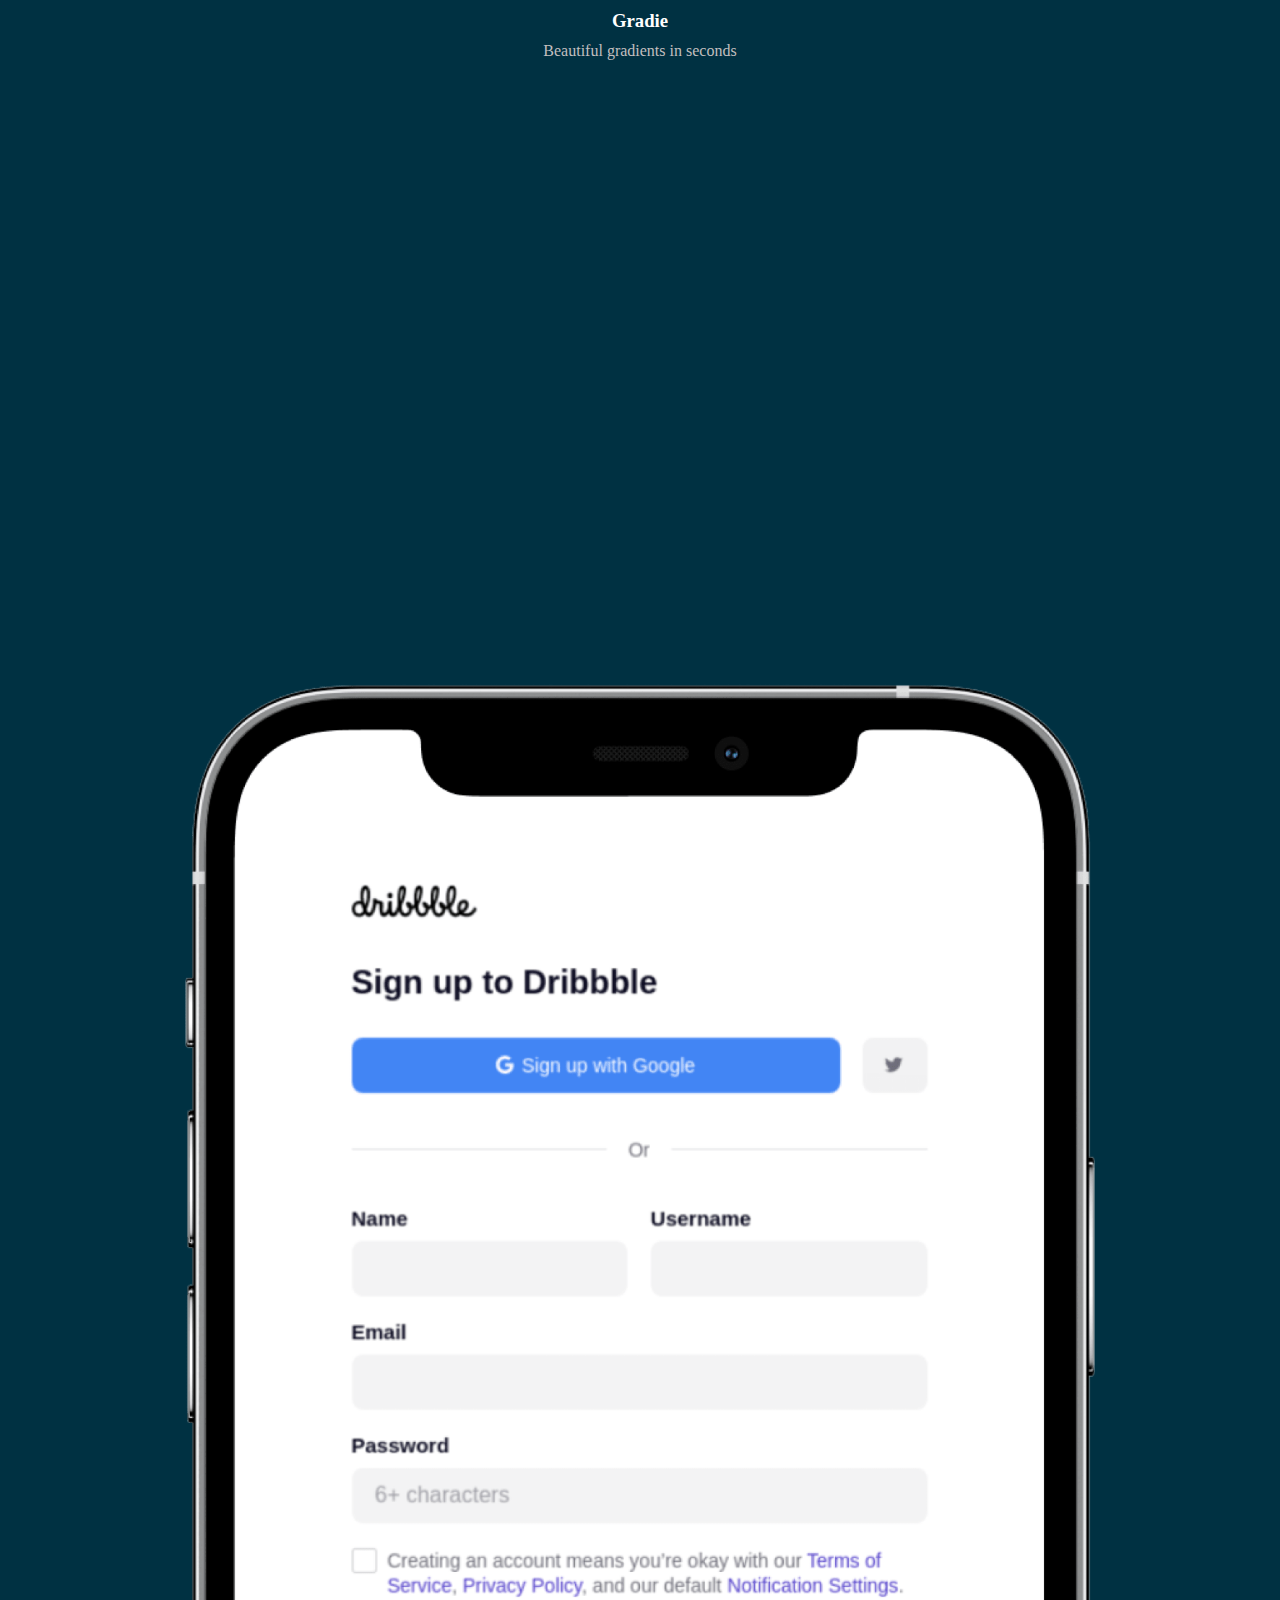
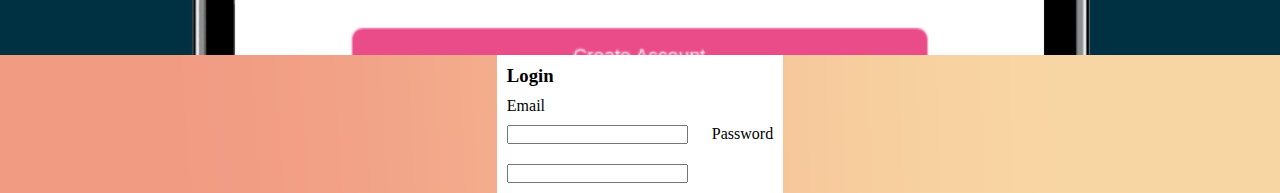
==== page/index.html @ 05048636 "First attempt" ====
<!DOCTYPE html>
<html lang="en">
  <head>
    <meta charset="UTF-8">
    <meta http-equiv="X-UA-Compatible" content="IE=edge">
    <meta name="viewport" content="width=device-width, initial-scale=1.0">

    <link rel="stylesheet" href="./style.css">
    
    <title>Sing up</title>
  </head>
  <body>
    <div class="container">
      <div class="first">
        <h3 class="gradie-title">Gradie</h3>
        <p class="legend">Beautiful gradients in seconds</p>
        <img src="./Assets/iPhone Mockup.png" alt="iPhone" class="iphone" media="print"/>
      </div>
      <div class="second">
        <h3 class="login-title">Login</h3>
        <label>Email</label>
        <br/>
        <input type="email" />
        <label>Password</label>
        <br/>
        <input type="password" />
      </div>
    </div>
  </body>
</html>
---- page/style.css ----
* {
  padding: 0;
  margin: 0;
  box-sizing: border-box;
}

body {
  background: url('./Assets/Background.png');
  background-position: center;
  background-size: cover;
}

.container{
  display: flex;
  flex-direction: column;
  justify-content: center;
  align-items: center;
}

.first{
  background-color: #003142;
}

.second{
  background-color: #FFF;
}

.gradie-title{
  color: #FFF;
  text-align: center;
  margin: 10px;
}

.login-title{
  text-align: start;
  margin: 10px;
}

.legend{
  color: rgb(194, 191, 191);
  text-align: center;
}

.gradie img{
  width: 250px;
  margin: auto auto 0 auto;
}

input{
  margin: 10px;
  align-self: center;
}

img{
  max-width: 100%;
  display: block;
}

label{
  margin: 10px;
}
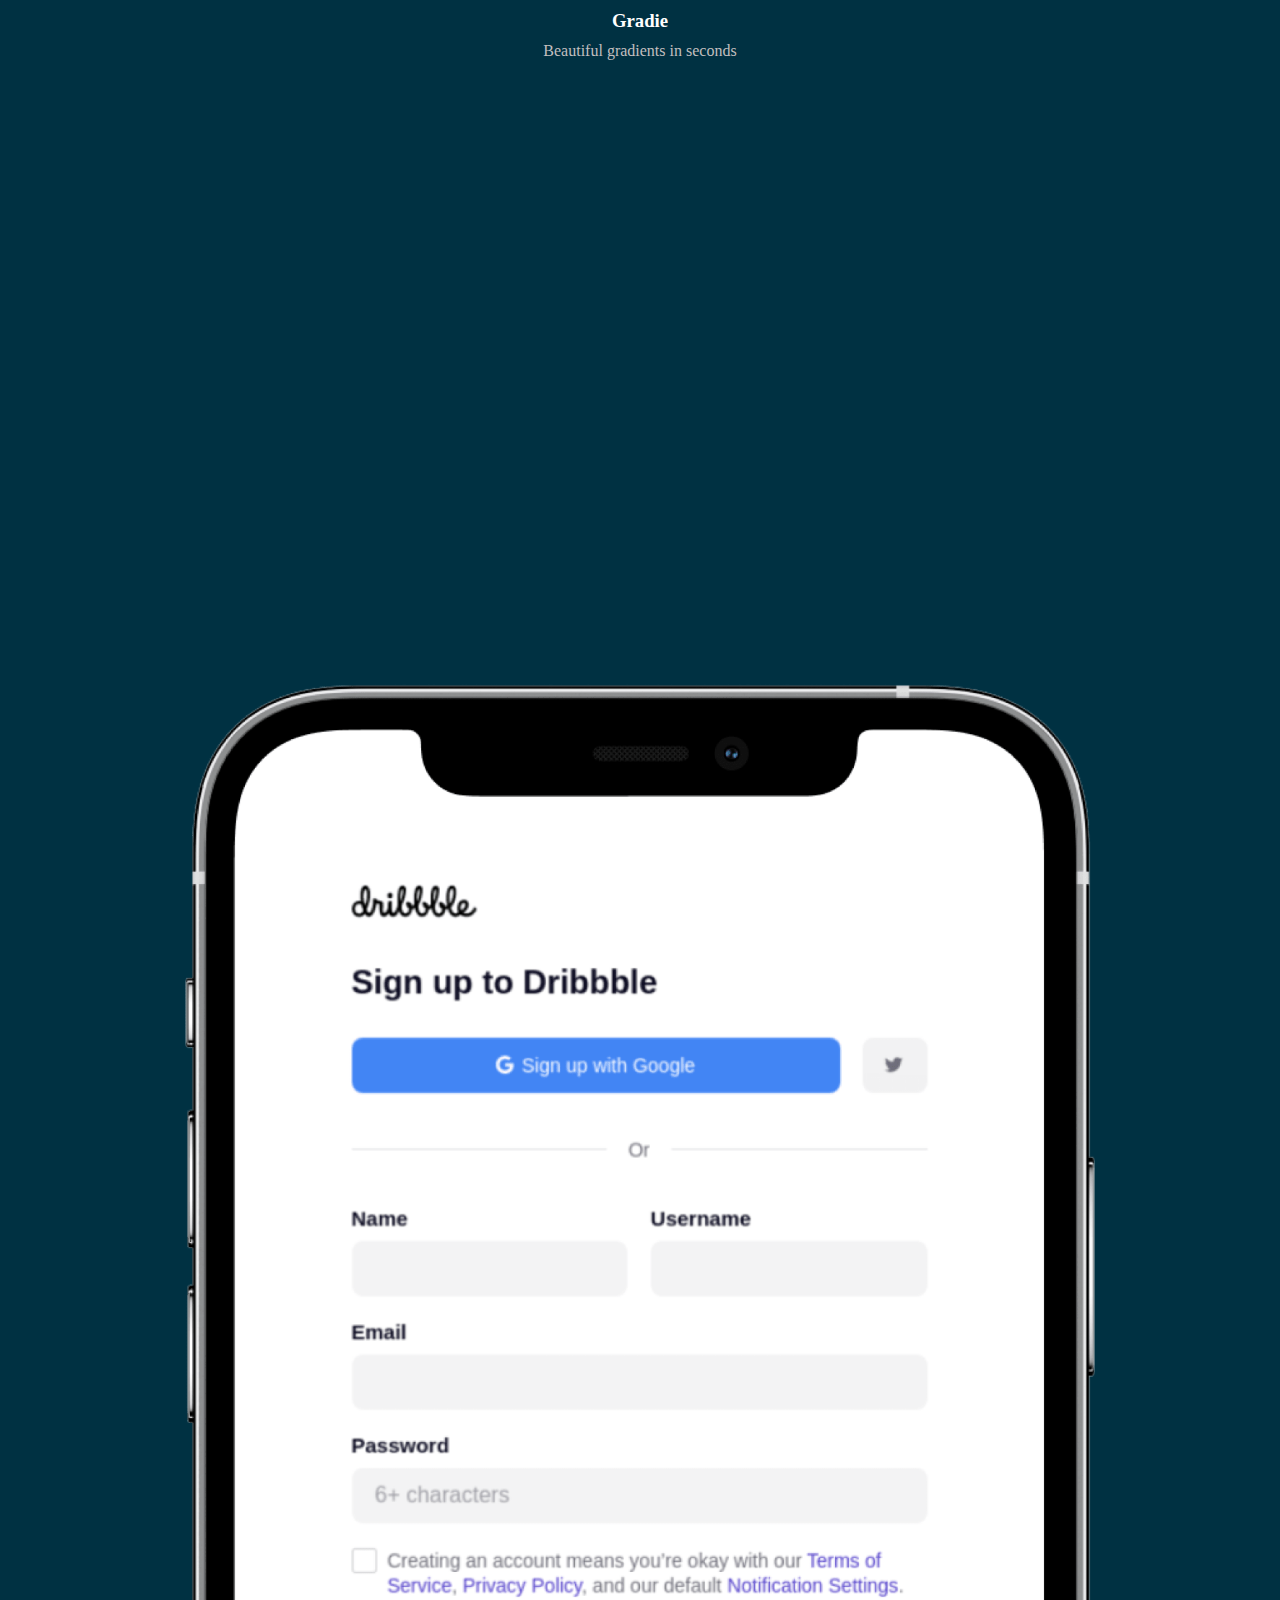
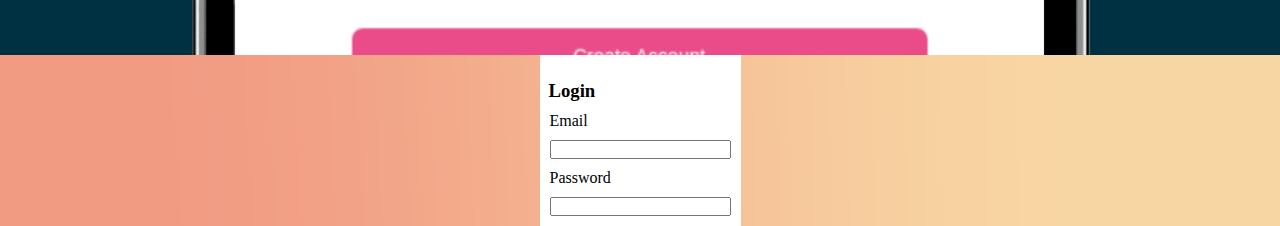
==== commit 311a126a: "Fix design" ====
--- a/page/index.html
+++ b/page/index.html
@@ -21,6 +21,7 @@
         <label>Email</label>
         <br/>
         <input type="email" />
+        <br/>
         <label>Password</label>
         <br/>
         <input type="password" />
--- a/page/style.css
+++ b/page/style.css
@@ -32,8 +32,9 @@
 }
 
 .login-title{
-  text-align: start;
-  margin: 10px;
+  margin-top: 25px;
+  margin-left: 9px;
+  margin-bottom: 10px;
 }
 
 .legend{
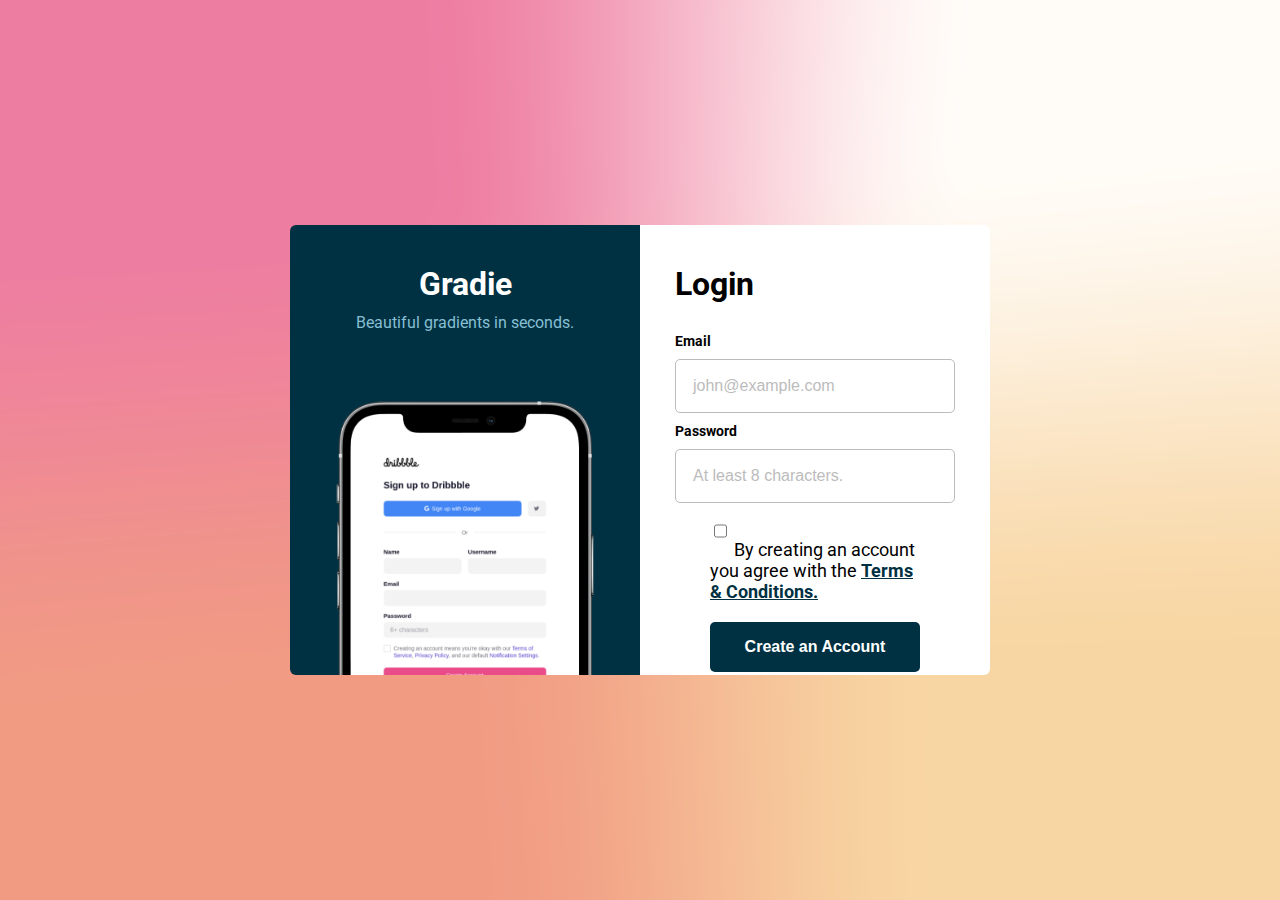
==== commit 65d27c4d: "Finish challenge 1" ====
--- a/page/index.html
+++ b/page/index.html
@@ -5,27 +5,58 @@
     <meta http-equiv="X-UA-Compatible" content="IE=edge">
     <meta name="viewport" content="width=device-width, initial-scale=1.0">
 
+    <link rel="preconnect" href="https://fonts.gstatic.com" />
+    <link
+      href="https://fonts.googleapis.com/css2?family=Roboto:ital,wght@0,100;0,300;0,400;0,500;0,700;0,900;1,100;1,300;1,400;1,500;1,700;1,900&display=swap"
+      rel="stylesheet"
+    />
     <link rel="stylesheet" href="./style.css">
     
     <title>Sing up</title>
   </head>
   <body>
-    <div class="container">
-      <div class="first">
-        <h3 class="gradie-title">Gradie</h3>
-        <p class="legend">Beautiful gradients in seconds</p>
-        <img src="./Assets/iPhone Mockup.png" alt="iPhone" class="iphone" media="print"/>
+    <div class="signin">
+      <div class="signin__header">
+        <div class="signin__title">Gradie</div>
+        <div class="signin__subtitle">Beautiful gradients in seconds.</div>
       </div>
-      <div class="second">
-        <h3 class="login-title">Login</h3>
-        <label>Email</label>
-        <br/>
-        <input type="email" />
-        <br/>
-        <label>Password</label>
-        <br/>
-        <input type="password" />
+      
+      <div class="signin__form">
+        <div class="signin__title signin__title--normal">Login</div>
+        <div class="signin__formgroup">
+          <div class="signin__formfield">
+            <label for="email" class="signin__label">Email</label>
+            <input name="email" 
+            type="email" 
+            placeholder="john@example.com" 
+            class="signin__field" 
+            tabindex="1"/>
+            <div class="signin__formfield">
+              <label for="password" class="signin__label">Password</label>
+              <input name="password" 
+              type="password" 
+              placeholder="At least 8 characters." 
+              class="signin__field" 
+              tabindex="2"/>
+            </div>
+
+            <div class="signin__formfield signin__formfield--checkbox">
+              <label for="agreement" class="signin__label signin__label--checkbox">
+                <input name="agreement" 
+                type="checkbox" 
+                class="signin__field" 
+                tabindex="3"/>
+                By creating an account you agree with the <a class="signin__terms" href="#">Terms & Conditions.</a>
+              </label>
+            </div>
+
+            <div class="signin__actions">
+              <button class="signin__button">
+                Create an Account
+              </button>
+            </div>
+          </div>
+        </div>
       </div>
-    </div>
   </body>
 </html>--- a/page/style.css
+++ b/page/style.css
@@ -1,62 +1,157 @@
-* {
-  padding: 0;
-  margin: 0;
-  box-sizing: border-box;
+:root {
+  --black: #000000;
+  --cyprus: #003142;
+  --white: #ffffff;
+  --half-baked: #86BFD3;
+  --silver: #BCBCBC;
 }
 
 body {
-  background: url('./Assets/Background.png');
-  background-position: center;
+  margin: 0;
+  padding: 0;
+}
+
+.signin {
+  font-family: "Roboto";
+  background-image: url("./Assets/Background.png");
   background-size: cover;
 }
 
-.container{
-  display: flex;
-  flex-direction: column;
-  justify-content: center;
-  align-items: center;
+.signin__header,
+.signin__form {
+  height: 65vh;
 }
 
-.first{
-  background-color: #003142;
-}
-
-.second{
-  background-color: #FFF;
-}
-
-.gradie-title{
-  color: #FFF;
-  text-align: center;
-  margin: 10px;
-}
-
-.login-title{
-  margin-top: 25px;
-  margin-left: 9px;
-  margin-bottom: 10px;
-}
-
-.legend{
-  color: rgb(194, 191, 191);
+.signin__header {
+  background-image: url("./Assets/iPhone\ Mockup.png");
+  background-size: cover;
+  background-position: center;
+  background-color: var(--cyprus);
   text-align: center;
 }
 
-.gradie img{
-  width: 250px;
-  margin: auto auto 0 auto;
+.signin__title {
+  color: var(--white);
+  font-size: 32px;
+  padding-top: 40px;
+  font-weight: bold;
 }
 
-input{
-  margin: 10px;
-  align-self: center;
+.signin__title--normal {
+  color: var(--black);
 }
 
-img{
-  max-width: 100%;
-  display: block;
+.signin__subtitle {
+  color: var(--half-baked);
+  margin-top: 10px;
 }
 
-label{
-  margin: 10px;
+.signin__form {
+  padding: 0 0 50px;
+  background-color: var(--white);
+}
+
+.signin__formgroup {
+  padding: 20px 35px;
+}
+
+.signin__title--normal,
+.signin__actions,
+.signin__formfield--checkbox {
+  padding-left: 35px;
+  padding-right: 35px;
+}
+
+.signin__formfield:not(.signin__formfield--checkbox) {
+  display: flex;
+  flex-direction: column;
+}
+
+.signin__label:not(.signin__label--checkbox) {
+  font-weight: bold;
+  font-size: 14px;
+  margin: 10px 0;
+}
+
+.signin__label--checkbox {
+  font-size: 18px;
+}
+
+.signin__field:not(.signin__field--checkbox) {
+  height: 50px;
+  border-radius: 5px;
+  border: 1px solid var(--silver);
+}
+
+.signin__field::placeholder {
+  color: var(--silver);
+  font-size: 16px;
+  padding: 15px;
+}
+
+.signin__field--checkbox {
+  margin-top: 20px;
+}
+
+.signin__actions {
+  margin-top: 20px;
+}
+
+.signin__button {
+  width: 100%;
+  height: 50px;
+  background-color: var(--cyprus);
+  border: none;
+  color: var(--white);
+  font-size: 16px;
+  font-weight: bold;
+  border-radius: 5px;
+}
+
+.signin__terms {
+  color: var(--cyprus);
+  font-weight: bold;
+}
+
+@media only screen and (min-width: 768px) {
+  .signin {
+    height: 100vh;
+    display: flex;
+    flex-direction: column;
+    align-items: center;
+    justify-content: center;
+  }
+
+  .signin__header,
+  .signin__form {
+    width: 350px;
+    height: 40vh;
+  }
+}
+
+@media only screen and (min-width: 1024px) {
+  .signin {
+    flex-direction: initial;
+  }
+
+  .signin__header {
+    border-radius: 6px 0 0 6px;
+  }
+
+  .signin__form {
+    padding-bottom: 0;
+    border-radius: 0 6px 6px 0;
+  }
+
+  .signin__header,
+  .signin__form {
+    height: 50vh;
+  }
+}
+
+@media only screen and (min-width: 1440px) {
+  .signin__header,
+  .signin__form {
+    height: 60vh;
+  }
 }